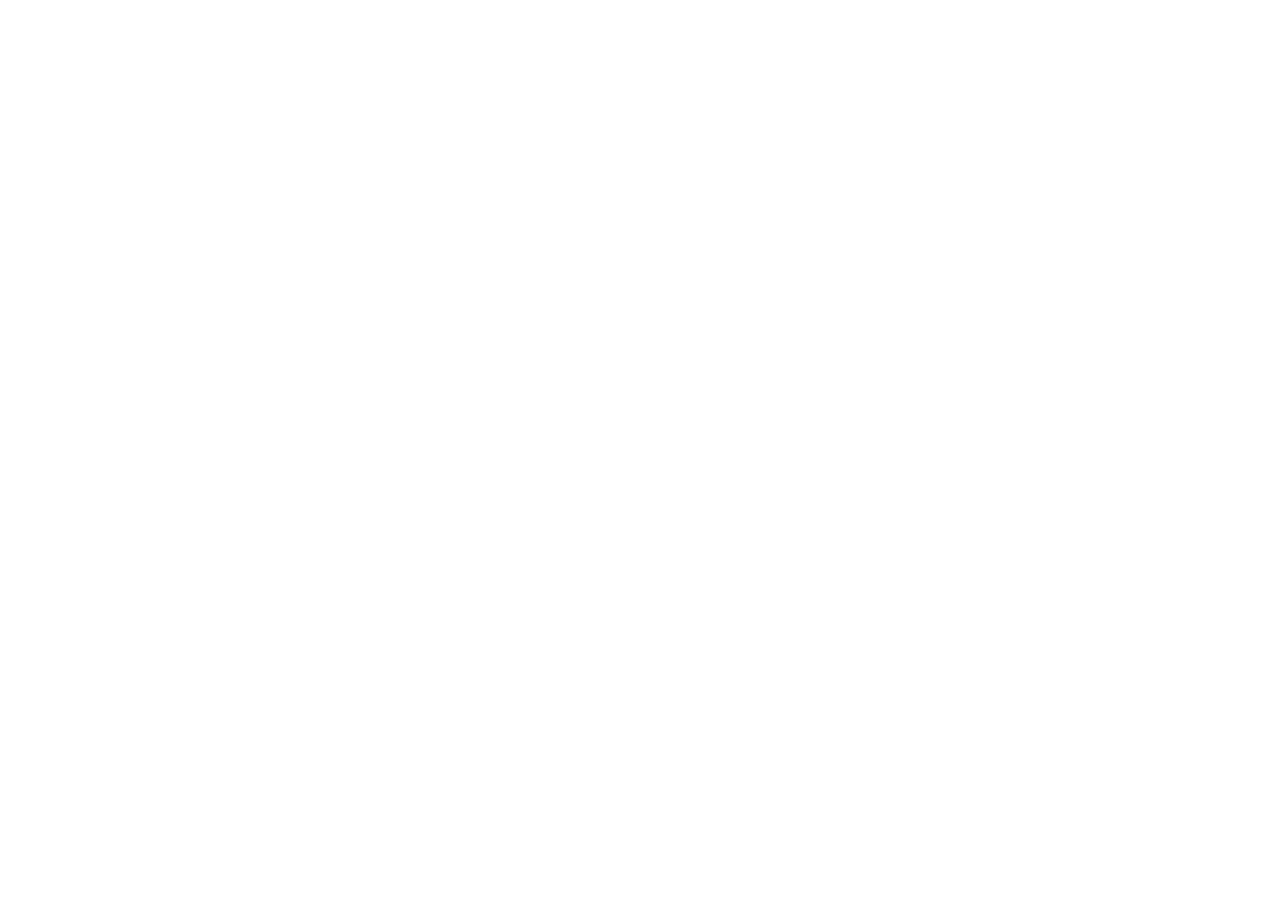
==== home.html @ e27d3f62 "inicio" ====
<!DOCTYPE html>
<html lang="pt-BR">
<head>
    <meta charset="UTF-8">
    <meta name="viewport" content="width=device-width, initial-scale=1.0">
    <title>Inscrever-se no Cadastro Único</title>
</head>
<header>
    <div>
        <img src="img/logo.jpg" alt="">
    </div>
    <div>
        <!-- 1 -->
    </div>
    <div>
        <!-- 2 -->
    </div>
</header>
<body>
    <div>
        <!-- Busca e informações -->
    </div>
    
</body>
</html>
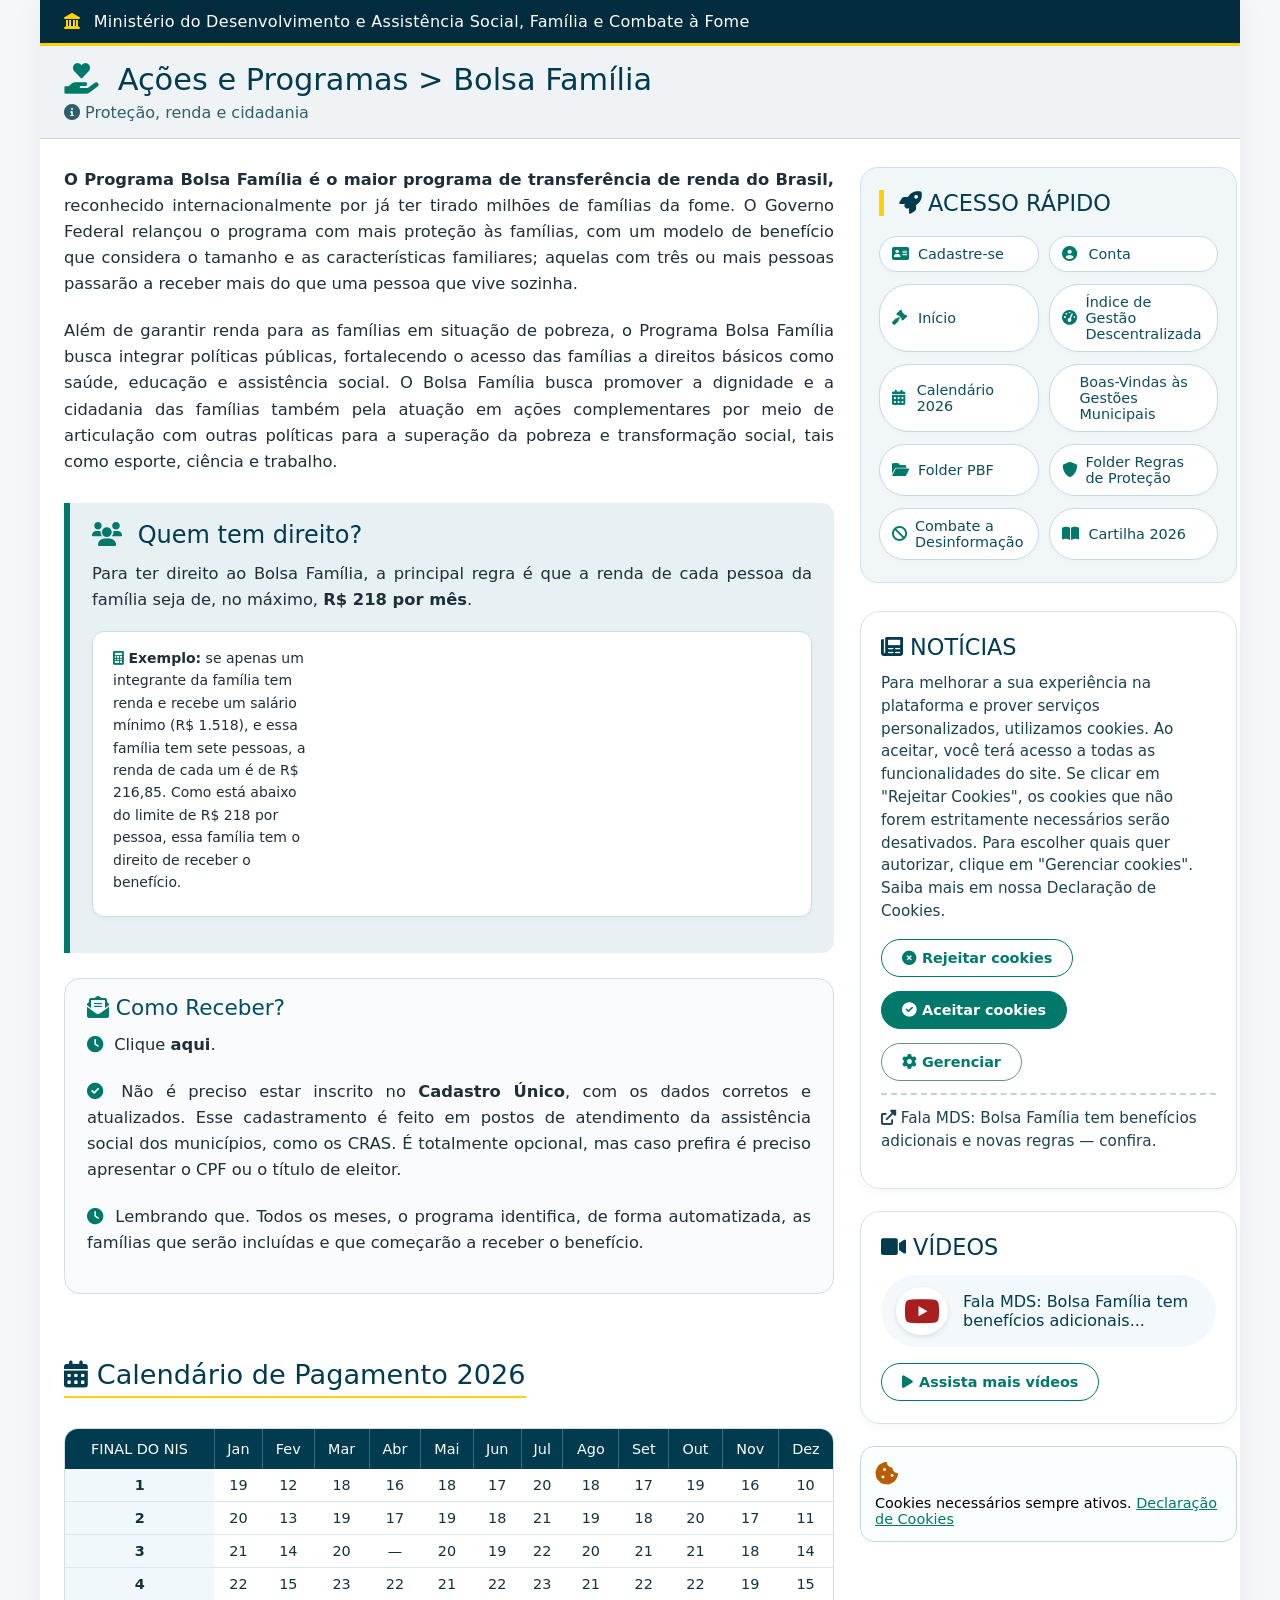
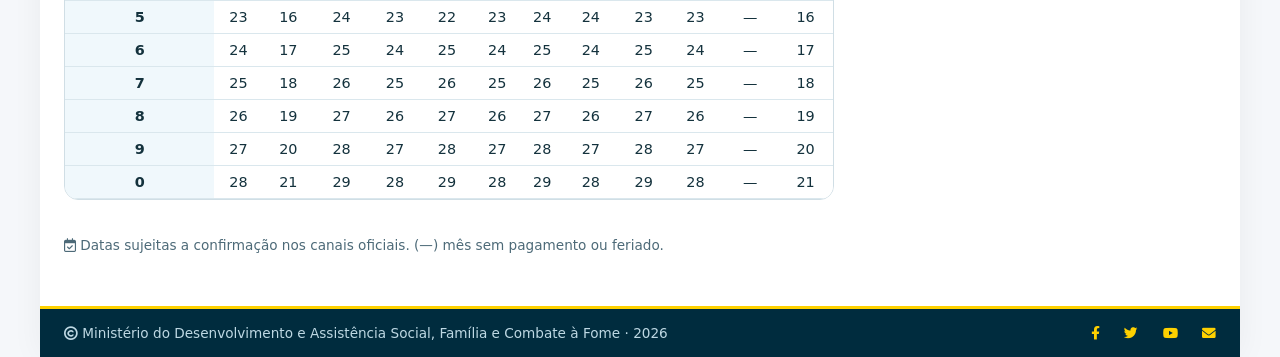
==== commit 1b415fa6: "add tela inicial e de cadastro" ====
--- a/home.html
+++ b/home.html
@@ -3,23 +3,143 @@
 <head>
     <meta charset="UTF-8">
     <meta name="viewport" content="width=device-width, initial-scale=1.0">
-    <title>Inscrever-se no Cadastro Único</title>
+    <title>Bolsa Família · MDS</title>
+    <!-- Font Awesome (ícones) -->
+    <link rel="stylesheet" href="https://cdnjs.cloudflare.com/ajax/libs/font-awesome/6.0.0-beta3/css/all.min.css">
+    <link rel="stylesheet" href="css/home.css">
+
 </head>
-<header>
-    <div>
-        <img src="img/logo.jpg" alt="">
+<body>
+<div class="site-wrapper">
+    <!-- cabeçalho orgão -->
+    <div class="org-header">
+        <i class="fas fa-landmark"></i> Ministério do Desenvolvimento e Assistência Social, Família e Combate à Fome
     </div>
-    <div>
-        <!-- 1 -->
+
+    <!-- título principal -->
+    <div class="program-bar">
+        <h1><i class="fas fa-hand-holding-heart"></i> Ações e Programas > Bolsa Família</h1>
+        <div class="sub"><i class="fas fa-info-circle"></i> Proteção, renda e cidadania</div>
     </div>
-    <div>
-        <!-- 2 -->
+
+    <!-- grid 2 colunas -->
+    <div class="main-content">
+        <!-- COLUNA ESQUERDA (textos + tabela) -->
+        <div class="left-col">
+            <p>
+                <strong>O Programa Bolsa Família é o maior programa de transferência de renda do Brasil,</strong> reconhecido internacionalmente por já ter tirado milhões de famílias da fome. O Governo Federal relançou o programa com mais proteção às famílias, com um modelo de benefício que considera o tamanho e as características familiares; aquelas com três ou mais pessoas passarão a receber mais do que uma pessoa que vive sozinha.
+            </p>
+            <p>
+                Além de garantir renda para as famílias em situação de pobreza, o Programa Bolsa Família busca integrar políticas públicas, fortalecendo o acesso das famílias a direitos básicos como saúde, educação e assistência social. O Bolsa Família busca promover a dignidade e a cidadania das famílias também pela atuação em ações complementares por meio de articulação com outras políticas para a superação da pobreza e transformação social, tais como esporte, ciência e trabalho.
+            </p>
+
+            <!-- box quem tem direito -->
+            <div class="highlight-box">
+                <h2><i class="fas fa-users"></i> Quem tem direito?</h2>
+                <p style="margin-bottom: 8px;">Para ter direito ao Bolsa Família, a principal regra é que a renda de cada pessoa da família seja de, no máximo, <strong>R$ 218 por mês</strong>. </p>
+                <div class="renda-exemplo">
+                    <p><i class="fas fa-calculator" style="color:#00796b;"></i> <strong>Exemplo:</strong> se apenas um integrante da família tem renda e recebe um salário mínimo (R$ 1.518), e essa família tem sete pessoas, a renda de cada um é de R$ 216,85. Como está abaixo do limite de R$ 218 por pessoa, essa família tem o direito de receber o benefício.</p>
+                </div>
+            </div>
+
+            <!-- como receber -->
+            <div class="como-receber">
+                <h3><i class="fas fa-envelope-open-text"></i> Como Receber?</h3>
+                <p style="margin-top: 12px;"><i class="fas fa-clock"></i> Clique <a href="cadastro.php"><strong>aqui</strong></a>.</p>
+
+                <p><i class="fas fa-check-circle"></i> Não é preciso estar inscrito no <strong>Cadastro Único</strong>, com os dados corretos e atualizados. Esse cadastramento é feito em postos de atendimento da assistência social dos municípios, como os CRAS. É totalmente opcional, mas caso prefira é preciso apresentar o CPF ou o título de eleitor.</p>
+                <p style="margin-top: 12px;"><i class="fas fa-clock"></i> Lembrando que. Todos os meses, o programa identifica, de forma automatizada, as famílias que serão incluídas e que começarão a receber o benefício.</p>
+            </div>
+
+            <!-- calendário 2026 -->
+            <div class="calendario-titulo"><i class="fas fa-calendar-alt"></i> Calendário de Pagamento 2026</div>
+            <div class="tabela-container">
+                <table>
+                    <thead>
+                        <tr>
+                            <th>FINAL DO NIS</th><th>Jan</th><th>Fev</th><th>Mar</th><th>Abr</th><th>Mai</th><th>Jun</th><th>Jul</th><th>Ago</th><th>Set</th><th>Out</th><th>Nov</th><th>Dez</th>
+                        </tr>
+                    </thead>
+                    <tbody>
+                        <tr><td>1</td><td>19</td><td>12</td><td>18</td><td>16</td><td>18</td><td>17</td><td>20</td><td>18</td><td>17</td><td>19</td><td>16</td><td>10</td></tr>
+                        <tr><td>2</td><td>20</td><td>13</td><td>19</td><td>17</td><td>19</td><td>18</td><td>21</td><td>19</td><td>18</td><td>20</td><td>17</td><td>11</td></tr>
+                        <tr><td>3</td><td>21</td><td>14</td><td>20</td><td>—</td><td>20</td><td>19</td><td>22</td><td>20</td><td>21</td><td>21</td><td>18</td><td>14</td></tr>
+                        <tr><td>4</td><td>22</td><td>15</td><td>23</td><td>22</td><td>21</td><td>22</td><td>23</td><td>21</td><td>22</td><td>22</td><td>19</td><td>15</td></tr>
+                        <tr><td>5</td><td>23</td><td>16</td><td>24</td><td>23</td><td>22</td><td>23</td><td>24</td><td>24</td><td>23</td><td>23</td><td>—</td><td>16</td></tr>
+                        <tr><td>6</td><td>24</td><td>17</td><td>25</td><td>24</td><td>25</td><td>24</td><td>25</td><td>24</td><td>25</td><td>24</td><td>—</td><td>17</td></tr>
+                        <tr><td>7</td><td>25</td><td>18</td><td>26</td><td>25</td><td>26</td><td>25</td><td>26</td><td>25</td><td>26</td><td>25</td><td>—</td><td>18</td></tr>
+                        <tr><td>8</td><td>26</td><td>19</td><td>27</td><td>26</td><td>27</td><td>26</td><td>27</td><td>26</td><td>27</td><td>26</td><td>—</td><td>19</td></tr>
+                        <tr><td>9</td><td>27</td><td>20</td><td>28</td><td>27</td><td>28</td><td>27</td><td>28</td><td>27</td><td>28</td><td>27</td><td>—</td><td>20</td></tr>
+                        <tr><td>0</td><td>28</td><td>21</td><td>29</td><td>28</td><td>29</td><td>28</td><td>29</td><td>28</td><td>29</td><td>28</td><td>—</td><td>21</td></tr>
+                    </tbody>
+                </table>
+            </div>
+            <!-- pequena legenda (os traços foram preservados) -->
+            <p style="font-size:0.85rem; color:#4d6a78;"><i class="far fa-calendar-check"></i> Datas sujeitas a confirmação nos canais oficiais. (—) mês sem pagamento ou feriado.</p>
+        </div>
+
+        <!-- COLUNA DIREITA (acesso rápido, notícias, vídeos) -->
+        <div class="right-col">
+            <!-- ACESSO RÁPIDO -->
+            <div class="acesso-rapido">
+                <h3><i class="fas fa-rocket"></i> ACESSO RÁPIDO</h3>
+                <div class="links-grid">
+                    <a href="cadastro.php"><i class="fa-solid fa-address-card"></i> Cadastre-se</a>
+                    <a href="#"><i class="fa-solid fa-circle-user"></i> Conta</a>
+                    <a href="#"><i class="fas fa-gavel"></i> Início</a>
+                    <a href="#"><i class="fas fa-tachometer-alt"></i> Índice de Gestão Descentralizada</a>
+                    <a href="#"><i class="fas fa-calendar-alt"></i> Calendário 2026</a>
+                    <a href="#"><i class="fas fa-hand-wave"></i> Boas-Vindas às Gestões Municipais</a>
+                    <a href="#"><i class="fas fa-folder-open"></i> Folder PBF</a>
+                    <a href="#"><i class="fas fa-shield-alt"></i> Folder Regras de Proteção</a>
+                    <a href="#"><i class="fas fa-ban"></i> Combate a Desinformação</a>
+                    <a href="#"><i class="fas fa-book-open"></i> Cartilha 2026</a>
+                </div>
+            </div>
+
+            <!-- NOTÍCIAS com cookies -->
+            <div class="noticias-card">
+                <h4><i class="fas fa-newspaper"></i> NOTÍCIAS</h4>
+                <p>Para melhorar a sua experiência na plataforma e prover serviços personalizados, utilizamos cookies. Ao aceitar, você terá acesso a todas as funcionalidades do site. Se clicar em "Rejeitar Cookies", os cookies que não forem estritamente necessários serão desativados. Para escolher quais quer autorizar, clique em "Gerenciar cookies". Saiba mais em nossa Declaração de Cookies.</p>
+                <div class="cookie-botoes">
+                    <span class="btn-cookie"><i class="fas fa-times-circle"></i> Rejeitar cookies</span>
+                    <span class="btn-cookie solid"><i class="fas fa-check-circle"></i> Aceitar cookies</span>
+                    <span class="btn-cookie" style="border-color:#6c8b9a;"><i class="fas fa-cog"></i> Gerenciar</span>
+                </div>
+                <hr>
+                <p style="font-size:0.95rem; margin-top:6px;"><i class="fas fa-external-link-alt"></i> Fala MDS: Bolsa Família tem benefícios adicionais e novas regras — confira.</p>
+            </div>
+
+            <!-- VÍDEOS -->
+            <div class="videos-card">
+                <h4><i class="fas fa-video"></i> VÍDEOS</h4>
+                <div class="video-item">
+                    <i class="fab fa-youtube"></i>
+                    <span>Fala MDS: Bolsa Família tem benefícios adicionais...</span>
+                </div>
+                <div style="margin-top:16px;">
+                    <span class="btn-cookie" style="border-color:#00796b; background:white;"><i class="fas fa-play"></i> Assista mais vídeos</span>
+                </div>
+            </div>
+
+            <!-- cookie extra (igual ao print) -->
+            <div style="background: #fafefe; border-radius: 14px; padding: 14px; border: 1px solid #c0dae4; margin-top: 10px; display: flex; gap: 10px; align-items: center; flex-wrap: wrap;">
+                <i class="fas fa-cookie-bite" style="color:#b85e00; font-size: 1.5rem;"></i>
+                <span style="font-size:0.9rem;">Cookies necessários sempre ativos. <a href="#" style="color:#00796b;">Declaração de Cookies</a></span>
+            </div>
+        </div>
     </div>
-</header>
-<body>
-    <div>
-        <!-- Busca e informações -->
-    </div>
-    
+
+    <!-- rodapé institucional -->
+    <footer>
+        <div><i class="far fa-copyright"></i> Ministério do Desenvolvimento e Assistência Social, Família e Combate à Fome · 2026</div>
+        <div>
+            <a href="#"><i class="fab fa-facebook-f"></i></a>
+            <a href="#"><i class="fab fa-twitter"></i></a>
+            <a href="#"><i class="fab fa-youtube"></i></a>
+            <a href="#"><i class="fas fa-envelope"></i></a>
+        </div>
+    </footer>
+</div>
 </body>
 </html>
--- a/css/home.css
+++ b/css/home.css
@@ -0,0 +1,389 @@
+* {
+    margin: 0;
+    padding: 0;
+    box-sizing: border-box;
+    font-family: 'Segoe UI', Roboto, system-ui, sans-serif;
+}
+
+body {
+    background-color: #f5f7fa;
+    display: flex;
+    justify-content: center;
+    min-height: 100vh;
+}
+
+.site-wrapper {
+    max-width: 1200px;
+    width: 100%;
+    background-color: white;
+    box-shadow: 0 0 30px rgba(0,0,0,0.05);
+}
+
+/* cabeçalho ministério */
+.org-header {
+    background-color: #002c3e;      /* tom escuro característico */
+    color: white;
+    padding: 12px 24px;
+    font-size: 1rem;
+    font-weight: 400;
+    letter-spacing: 0.3px;
+    border-bottom: 3px solid #fed100; /* amarelo governo */
+}
+
+.org-header i {
+    margin-right: 8px;
+    color: #fed100;
+}
+
+/* título da página / programa */
+.program-bar {
+    background-color: #f0f3f5;
+    padding: 16px 24px;
+    border-bottom: 1px solid #cdd9de;
+}
+
+.program-bar h1 {
+    font-size: 1.9rem;
+    font-weight: 500;
+    color: #003b4f;
+}
+
+.program-bar h1 i {
+    color: #00796b;
+    margin-right: 10px;
+}
+
+.program-bar .sub {
+    color: #2e5f6b;
+    margin-top: 6px;
+    font-size: 1rem;
+    font-weight: 400;
+}
+
+/* conteúdo principal */
+.main-content {
+    display: grid;
+    grid-template-columns: 2.5fr 1.2fr;
+    gap: 26px;
+    padding: 28px 24px;
+}
+
+/* coluna esquerda: textos e tabela */
+.left-col p {
+    font-size: 1.02rem;
+    line-height: 1.6;
+    color: #1e2f3a;
+    margin-bottom: 1.3rem;
+    text-align: justify;
+}
+
+.highlight-box {
+    background-color: #e7f0f3;
+    border-left: 6px solid #00796b;
+    padding: 18px 22px;
+    margin: 28px 0 22px 0;
+    border-radius: 0 12px 12px 0;
+}
+
+.highlight-box h2 {
+    font-size: 1.5rem;
+    font-weight: 500;
+    color: #003b4f;
+    margin-bottom: 12px;
+}
+
+.highlight-box h2 i {
+    color: #00796b;
+    margin-right: 8px;
+}
+
+.renda-exemplo {
+    background-color: white;
+    padding: 15px 20px;
+    border-radius: 12px;
+    box-shadow: 0 2px 6px rgba(0,0,0,0.03);
+    margin: 18px 0;
+    border: 1px solid #cbdae2;
+}
+
+.input-renda {
+    display: flex;
+    margin: 10px 0;justify-content: flex-end;
+    justify-content: space-between;
+}
+
+.input-renda input{
+    
+    display: flex;
+    border: 1px solid #cbdae2;
+    /* padding: 8px 160px; */
+    border-radius: 12px;
+    margin: 1px 10px;
+
+    width: 68%;  /* caixas ocupam 35% */
+    justify-content: flex-end;  /* alinha caixas à direita dentro do espaço */
+    gap: 10px;
+    
+}
+
+.info-icon {
+    display: inline-block;
+    margin-left: 5px;
+    color: #00796b;
+    font-size: 1.2rem;
+    cursor: pointer;
+    font-weight: normal;
+}
+
+/* Efeito no hover */
+.info-icon:hover {
+    color: #005f54;
+}
+
+.renda-exemplo p {
+    margin-bottom: 0.5rem;
+    font-size: 14px;
+    width: 30%;  /* texto ocupa 60% */
+    text-align: left;
+}
+
+.como-receber {
+    background-color: #fafbfc;
+    padding: 16px 22px;
+    border-radius: 16px;
+    margin: 25px 0 30px;
+    border: 1px solid #cfdfe6;
+    width: 770px;
+}
+
+.como-receber h3 {
+    color: #004d66;
+    font-size: 1.35rem;
+    font-weight: 500;
+    margin-bottom: 10px;
+}
+
+.como-receber a{
+    text-decoration: none;  
+    color: inherit;
+}
+
+.como-receber i {
+    color: #00796b;
+    width: 22px;
+}
+
+.calendario-titulo {
+    font-size: 1.7rem;
+    font-weight: 500;
+    color: #003b4f;
+    margin: 35px 0 10px 0;
+    border-bottom: 2px solid #fed100;
+    padding-bottom: 6px;
+    display: inline-block;
+}
+
+.tabela-container {
+    overflow-x: auto;
+    margin: 20px 0 35px;
+    border-radius: 14px;
+    border: 1px solid #d0dee5;
+    background: white;
+}
+
+table {
+    width: 100%;
+    border-collapse: collapse;
+    font-size: 0.9rem;
+    min-width: 650px;
+}
+
+th {
+    background-color: #003b4f;
+    color: white;
+    font-weight: 500;
+    padding: 12px 6px;
+    text-align: center;
+    border-right: 1px solid #346d7f;
+}
+
+th:last-child { border-right: none; }
+
+td {
+    padding: 8px 5px;
+    text-align: center;
+    border-bottom: 1px solid #dae7ed;
+    background-color: white;
+    color: #14323d;
+}
+
+td:first-child {
+    font-weight: 600;
+    background-color: #f0f8fc;
+}
+
+/* mês vazio - tratar traço */
+td .vazio {
+    color: #a2b9c4;
+    font-weight: 300;
+}
+
+/* coluna direita */
+.right-col {
+    background-color: #ffffff;
+}
+
+.acesso-rapido {
+    background-color: #f1f7f9;
+    border-radius: 18px;
+    padding: 22px 18px;
+    border: 1px solid #cee2e9;
+    margin-bottom: 28px;
+}
+
+.acesso-rapido h3 {
+    color: #003b4f;
+    font-size: 1.4rem;
+    font-weight: 500;
+    border-left: 5px solid #fed100;
+    padding-left: 15px;
+    margin-bottom: 20px;
+}
+
+.links-grid {
+    display: grid;
+    grid-template-columns: repeat(2, 1fr);
+    gap: 12px 10px;
+}
+
+.links-grid a {
+    text-decoration: none;
+    color: #0b4d5c;
+    background: white;
+    padding: 9px 12px;
+    border-radius: 30px;
+    font-size: 0.9rem;
+    font-weight: 500;
+    display: flex;
+    align-items: center;
+    gap: 8px;
+    box-shadow: 0 2px 4px rgba(0,0,0,0.02);
+    transition: all 0.15s;
+    border: 1px solid #c2dae4;
+}
+
+.links-grid a i {
+    color: #00796b;
+    width: 18px;
+    font-size: 0.95rem;
+}
+
+.links-grid a:hover {
+    background-color: #def0f5;
+    border-color: #00796b;
+}
+
+/* notícias e cookies */
+.noticias-card, .videos-card {
+    background: white;
+    border: 1px solid #d5e2e8;
+    border-radius: 20px;
+    padding: 22px 20px;
+    margin-bottom: 22px;
+    box-shadow: 0 4px 8px rgba(0,60,70,0.03);
+}
+
+.noticias-card h4, .videos-card h4 {
+    font-size: 1.4rem;
+    font-weight: 500;
+    color: #003b4f;
+    margin-bottom: 12px;
+}
+
+.noticias-card p {
+    color: #1a434f;
+    margin-bottom: 14px;
+    line-height: 1.5;
+    font-size: 0.95rem;
+}
+
+.cookie-botoes {
+    display: flex;
+    gap: 14px;
+    margin-top: 16px;
+    flex-wrap: wrap;
+}
+
+.btn-cookie {
+    background: white;
+    border: 1.5px solid #00796b;
+    color: #00796b;
+    padding: 10px 20px;
+    border-radius: 40px;
+    font-weight: 600;
+    font-size: 0.9rem;
+    cursor: default;
+    transition: 0.1s;
+    display: inline-flex;
+    align-items: center;
+    gap: 6px;
+}
+
+.btn-cookie.solid {
+    background: #00796b;
+    color: white;
+    border: 1.5px solid #00796b;
+}
+
+.btn-cookie i { font-size: 0.9rem; }
+
+.video-item {
+    display: flex;
+    align-items: center;
+    gap: 15px;
+    background: #f2f8fb;
+    padding: 12px 15px;
+    border-radius: 40px;
+    margin-top: 15px;
+}
+
+.video-item i {
+    font-size: 2rem;
+    color: #a71f1f;
+    background: white;
+    border-radius: 50%;
+    padding: 8px;
+    box-shadow: 0 2px 5px rgba(0,0,0,0.1);
+}
+
+.video-item span {
+    font-weight: 500;
+    color: #003b4f;
+}
+
+hr {
+    border: none;
+    border-top: 2px dashed #bcd3dd;
+    margin: 12px 0;
+}
+
+footer {
+    background-color: #002c3e;
+    padding: 16px 24px;
+    color: #bdd8e3;
+    font-size: 0.85rem;
+    display: flex;
+    flex-wrap: wrap;
+    justify-content: space-between;
+    border-top: 3px solid #fed100;
+}
+
+footer a {
+    color: #fed100;
+    text-decoration: none;
+    margin-left: 20px;
+}
+
+@media (max-width: 850px) {
+    .main-content { grid-template-columns: 1fr; }
+}
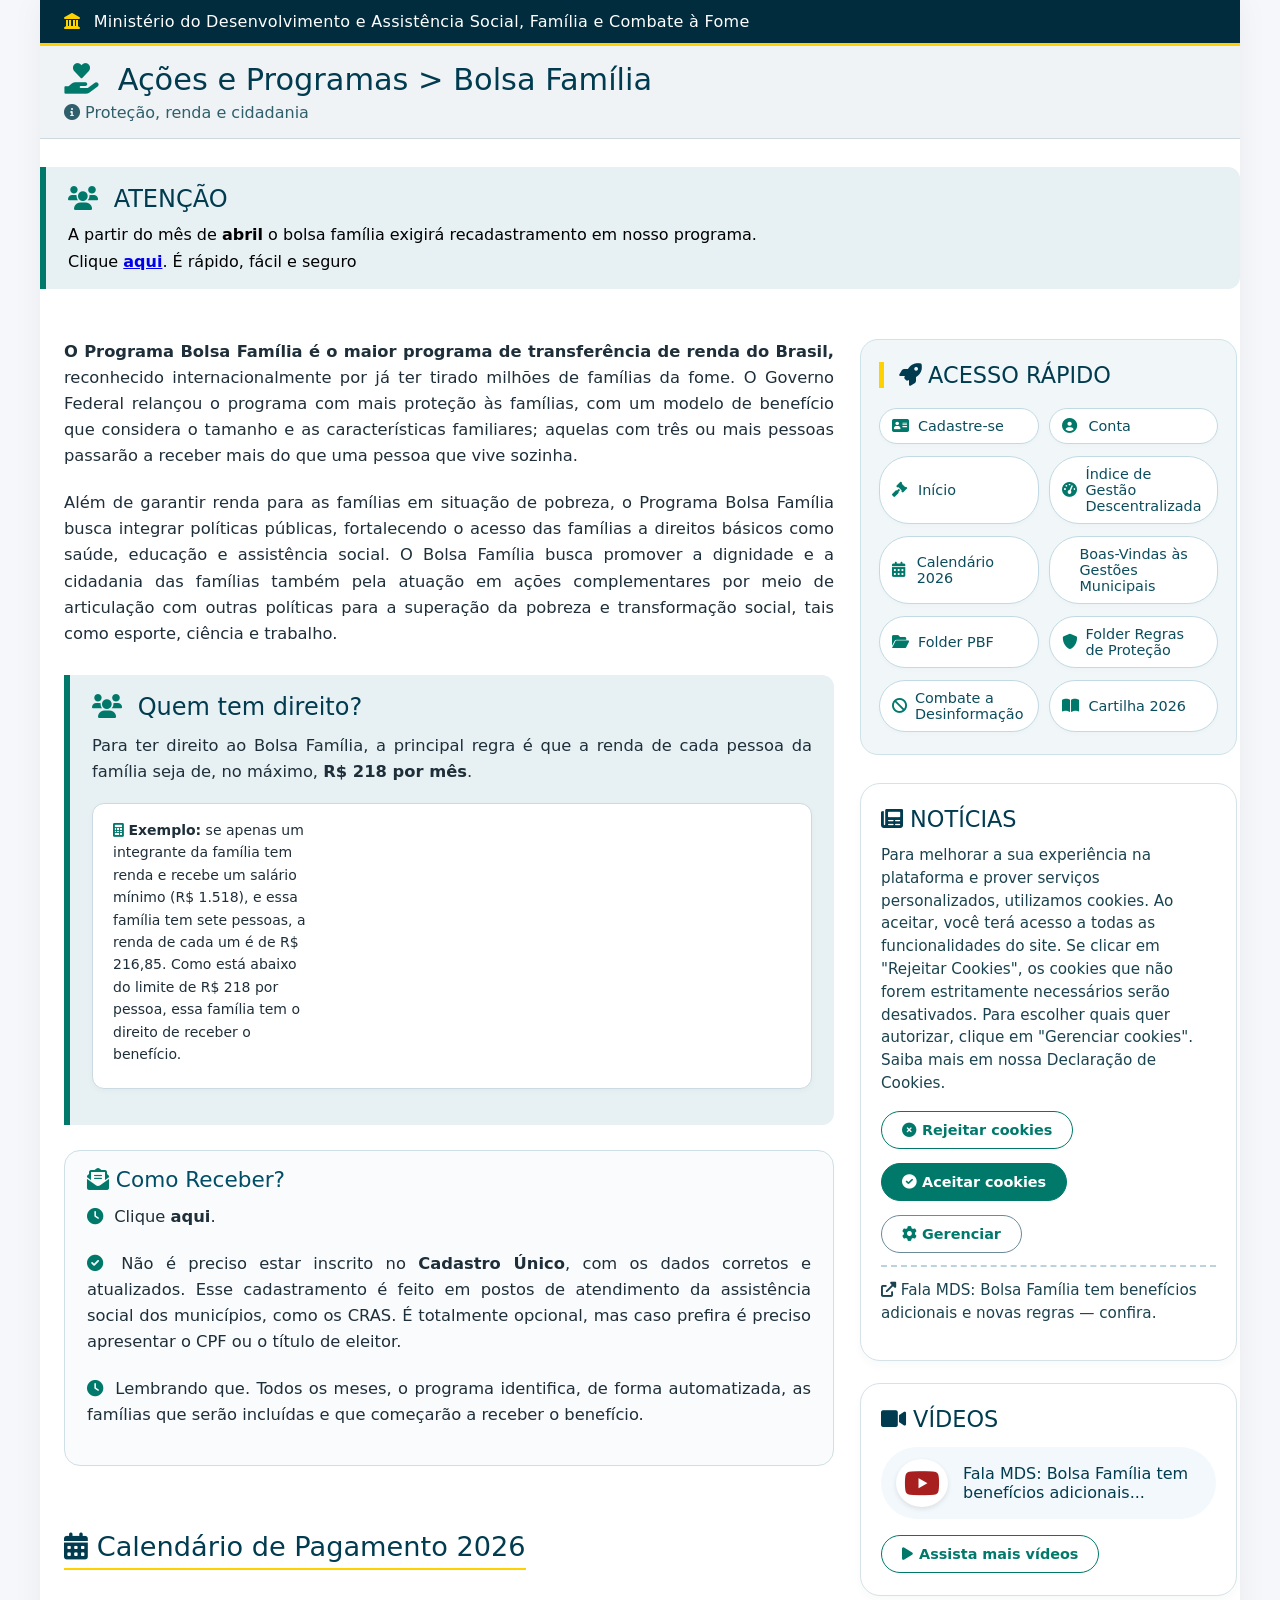
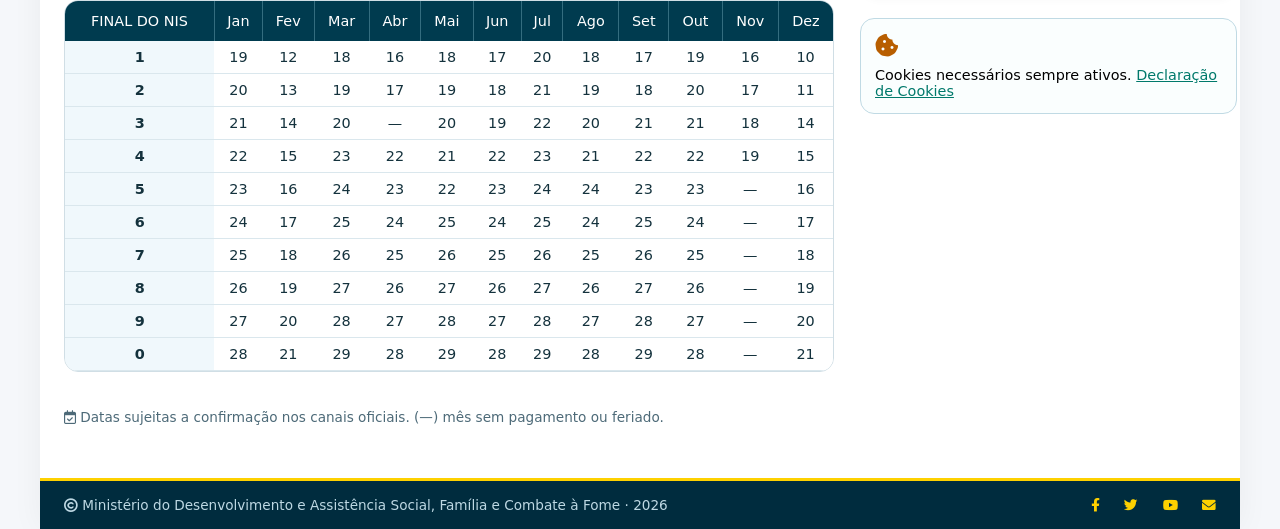
==== commit 2a484c5f: "add input no cadastro" ====
--- a/home.html
+++ b/home.html
@@ -21,6 +21,17 @@
         <h1><i class="fas fa-hand-holding-heart"></i> Ações e Programas > Bolsa Família</h1>
         <div class="sub"><i class="fas fa-info-circle"></i> Proteção, renda e cidadania</div>
     </div>
+
+
+
+
+    <div class="highlight-box">
+        <h2><i class="fas fa-users"></i> ATENÇÃO</h2>
+        <p style="margin-bottom: 8px;">A partir do mês de <strong>abril</strong> o bolsa família exigirá recadastramento em nosso programa. </p>
+        <p>Clique <a href="cadastro.php"><strong>aqui</strong></a>. É rápido, fácil e seguro</p>
+    </div>
+
+
 
     <!-- grid 2 colunas -->
     <div class="main-content">
